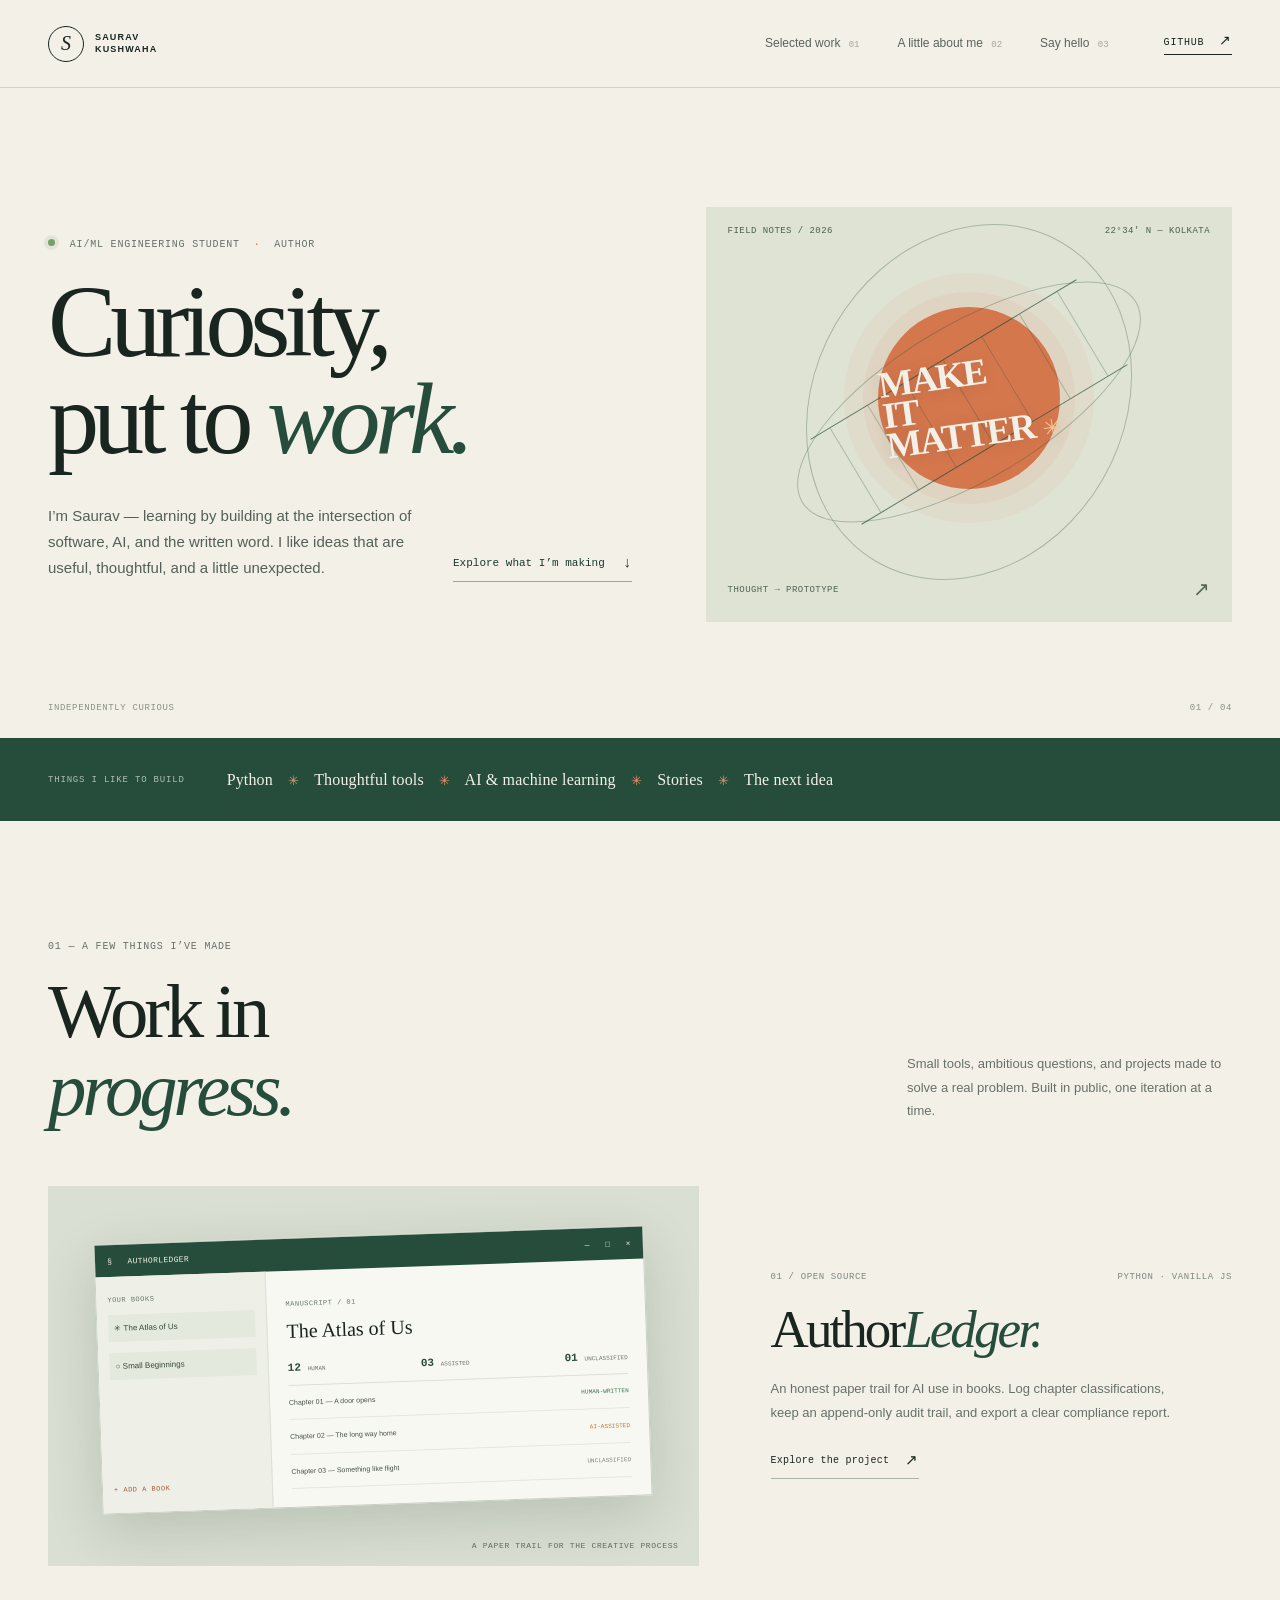
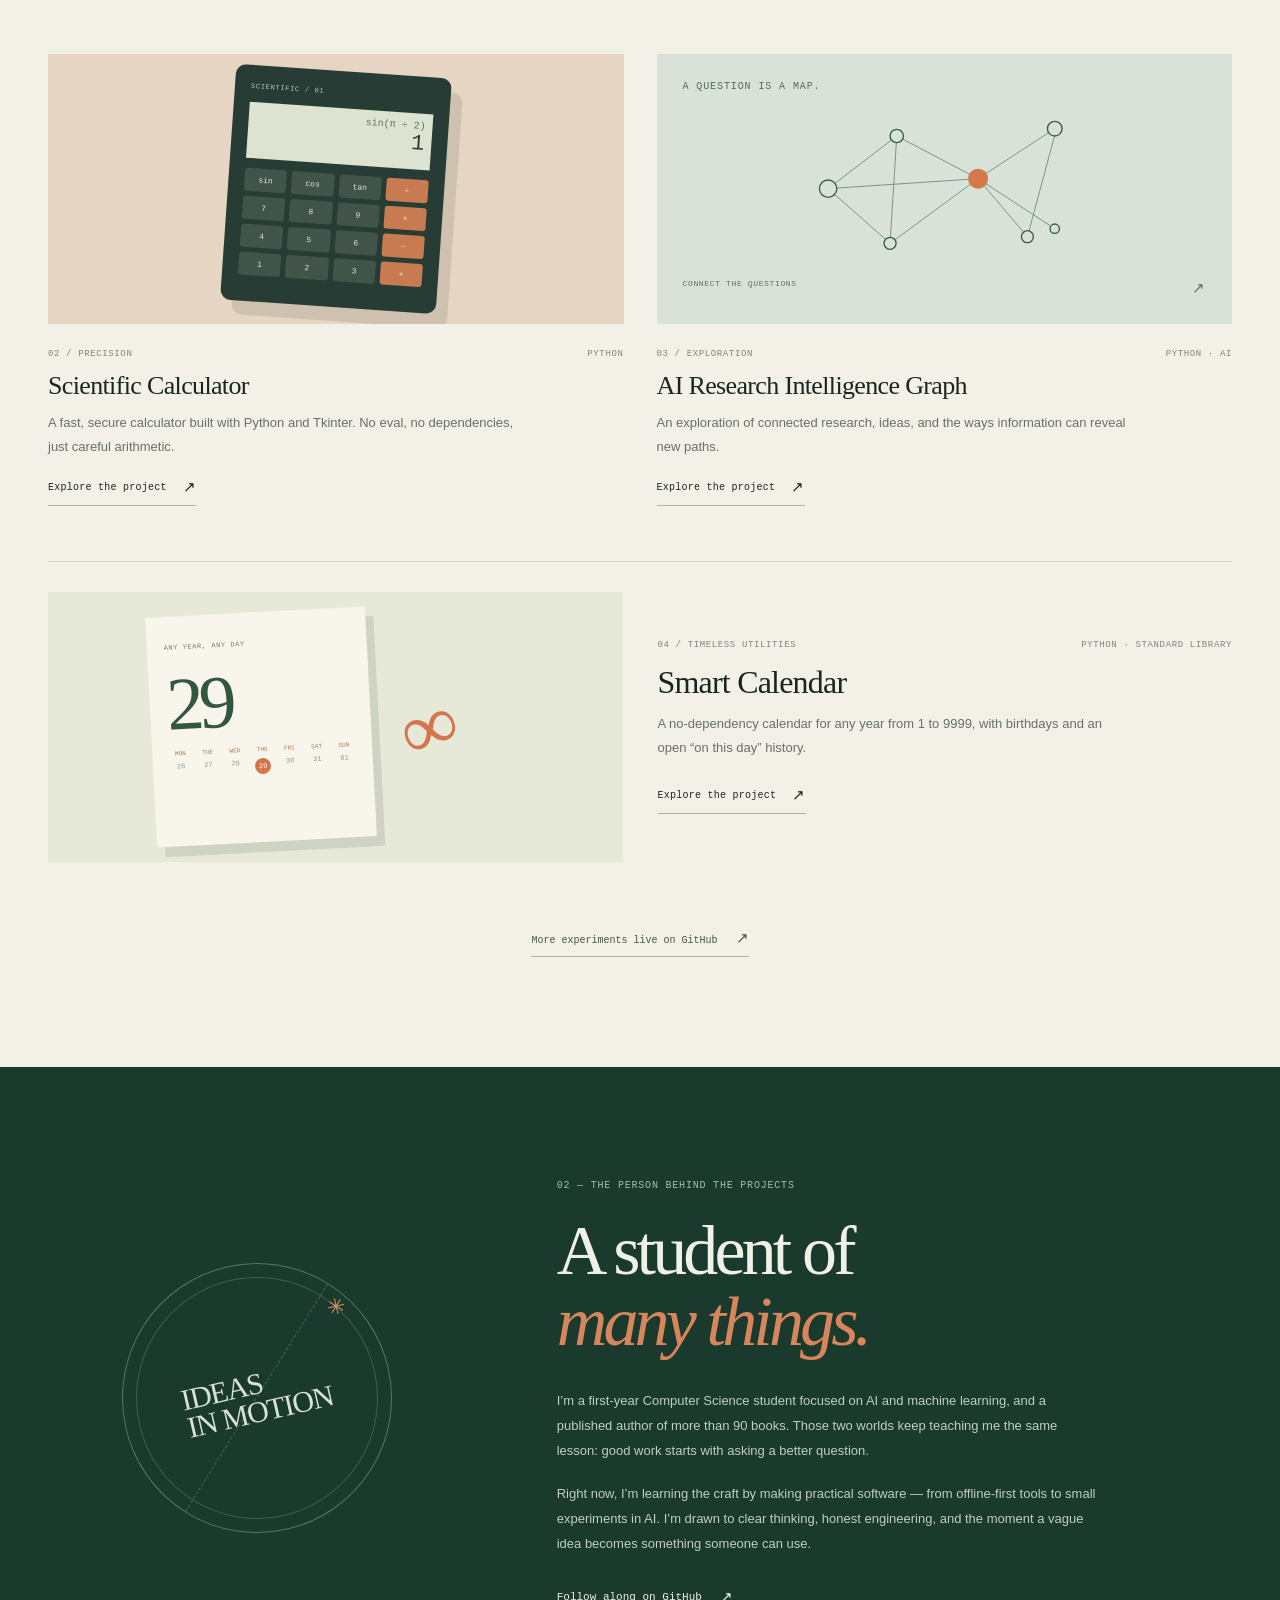
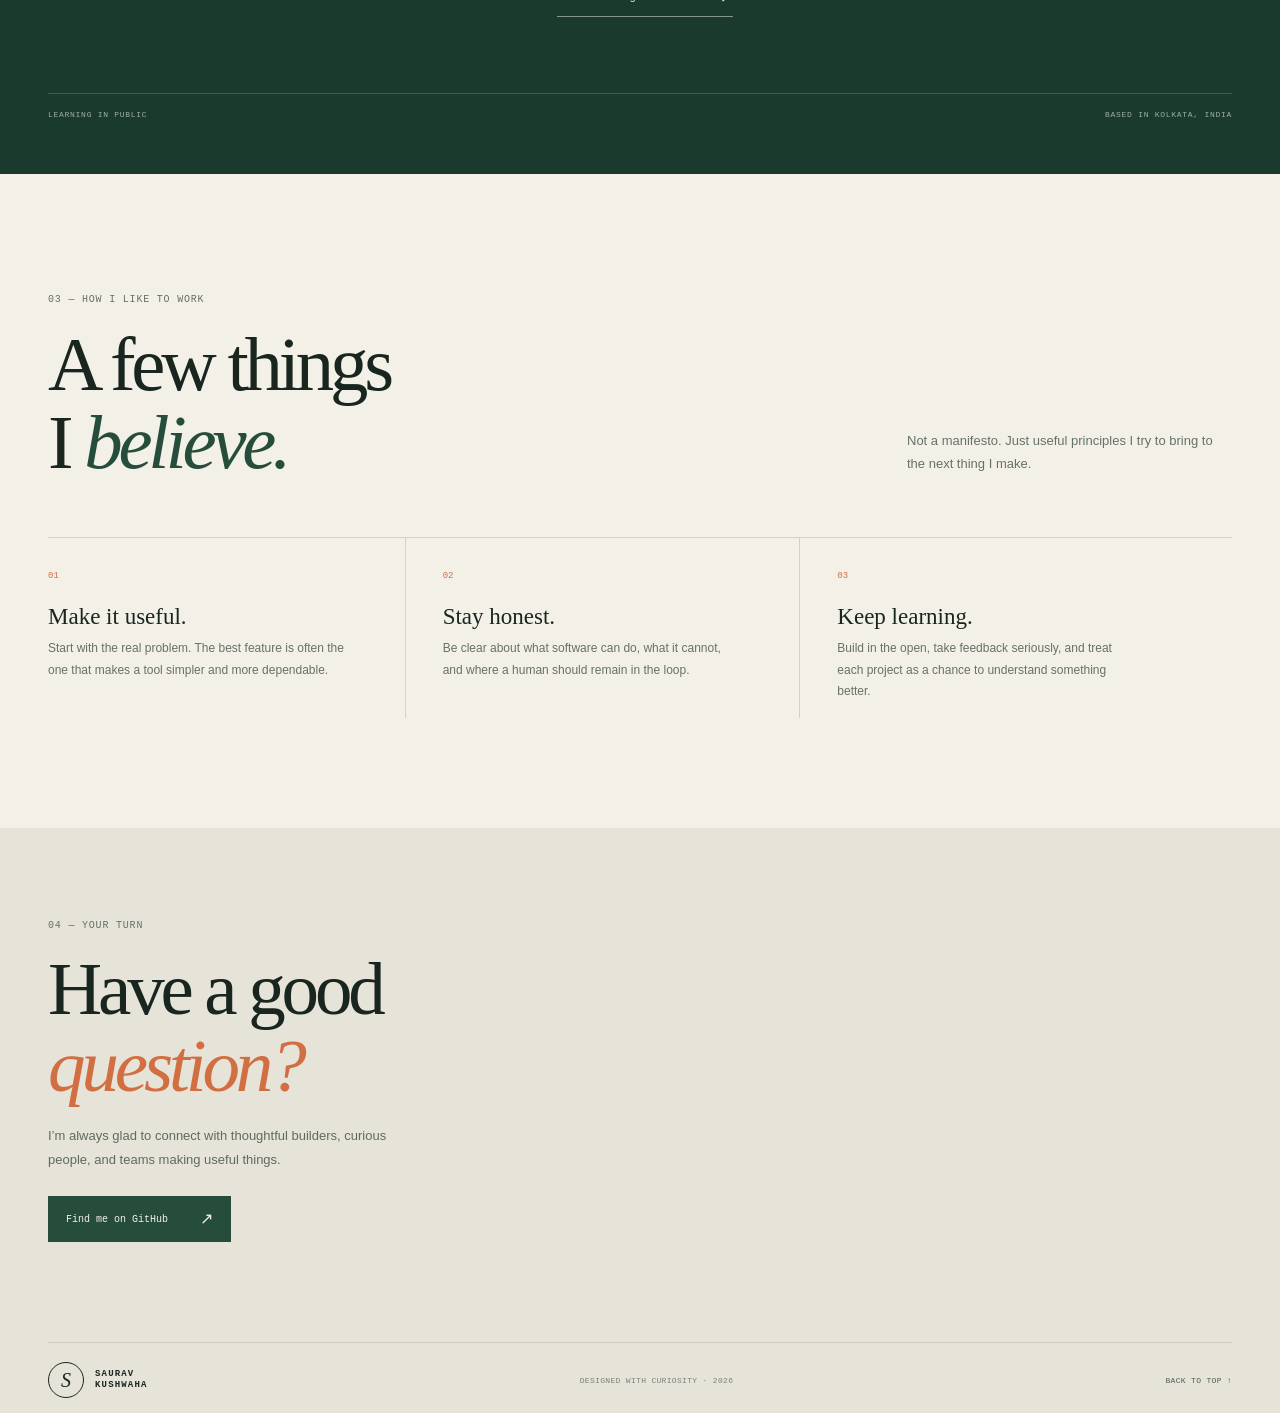
==== index.html @ 9e2defd3 "Add portfolio site and Pages deployment workflow Co-authored-by: arena-agent <297053741+arena-agent@" ====
<!doctype html>
<html lang="en">
<head>
  <meta charset="utf-8">
  <meta name="viewport" content="width=device-width, initial-scale=1">
  <meta name="theme-color" content="#f3f0e8">
  <meta name="description" content="Saurav Kushwaha — AI/ML engineering student, author, and builder exploring technology, writing, and useful ideas.">
  <title>Saurav Kushwaha — Builder, student & author</title>
  <link rel="stylesheet" href="portfolio.css">
  <script src="portfolio.js" defer></script>
</head>
<body>
  <a class="skip-link" href="#main">Skip to content</a>
  <header class="site-header">
    <a class="brand" href="#home" aria-label="Saurav Kushwaha, home"><span class="brand-mark">S</span><span>SAURAV<br> KUSHWAHA</span></a>
    <button class="menu-toggle" aria-expanded="false" aria-controls="site-nav" aria-label="Open navigation"><span></span><span></span></button>
    <nav id="site-nav" class="site-nav" aria-label="Main navigation">
      <a href="#work">Selected work <span>01</span></a>
      <a href="#about">A little about me <span>02</span></a>
      <a href="#contact">Say hello <span>03</span></a>
    </nav>
    <a class="header-github" href="https://github.com/authorsauravkushwaha" target="_blank" rel="noreferrer">GITHUB <span aria-hidden="true">↗</span></a>
  </header>

  <main id="main">
    <section class="hero page-wrap" id="home" aria-labelledby="hero-title">
      <div class="hero-copy">
        <p class="eyebrow"><span class="live-dot"></span> AI/ML ENGINEERING STUDENT <span class="eyebrow-divider">·</span> AUTHOR</p>
        <h1 id="hero-title">Curiosity,<br>put to <em>work.</em></h1>
        <div class="hero-bottom">
          <p class="hero-intro">I’m Saurav — learning by building at the intersection of software, AI, and the written word. I like ideas that are useful, thoughtful, and a little unexpected.</p>
          <a class="text-link" href="#work">Explore what I’m making <span aria-hidden="true">↓</span></a>
        </div>
      </div>
      <div class="hero-art" aria-label="A small visual study of code, language, and ideas" role="img">
        <div class="art-topline"><span>FIELD NOTES / 2026</span><span>22°34′ N — KOLKATA</span></div>
        <div class="orbit orbit-one"></div><div class="orbit orbit-two"></div>
        <div class="art-sun"></div>
        <div class="art-lines"><i></i><i></i><i></i><i></i><i></i><i></i><i></i></div>
        <div class="art-stamp">MAKE<br>IT<br>MATTER<span>✳</span></div>
        <div class="art-caption"><span>THOUGHT → PROTOTYPE</span><span class="caption-arrow">↗</span></div>
      </div>
      <div class="hero-index"><span>INDEPENDENTLY CURIOUS</span><span>01 / 04</span></div>
    </section>

    <section class="signal-strip" aria-label="Areas of interest">
      <div class="signal-inner"><span>THINGS I LIKE TO BUILD</span><p>Python <b>✳</b> Thoughtful tools <b>✳</b> AI &amp; machine learning <b>✳</b> Stories <b>✳</b> The next idea</p></div>
    </section>

    <section class="work-section page-wrap section-space" id="work" aria-labelledby="work-title">
      <div class="section-heading">
        <div><p class="eyebrow">01 — A FEW THINGS I’VE MADE</p><h2 id="work-title">Work in<br><em>progress.</em></h2></div>
        <p class="section-aside">Small tools, ambitious questions, and projects made to solve a real problem. Built in public, one iteration at a time.</p>
      </div>
      <article class="featured-project">
        <a class="project-visual ledger-visual" href="https://github.com/authorsauravkushwaha/authorledger" target="_blank" rel="noreferrer" aria-label="View AuthorLedger on GitHub">
          <div class="ledger-window"><div class="window-bar"><span>§ &nbsp; AUTHORLEDGER</span><span>— &nbsp; □ &nbsp; ×</span></div><div class="ledger-content"><div class="ledger-side"><small>YOUR BOOKS</small><span>✳ The Atlas of Us</span><span>○ Small Beginnings</span><small class="side-bottom">+ ADD A BOOK</small></div><div class="ledger-main"><small>MANUSCRIPT / 01</small><h3>The Atlas of Us</h3><div class="ledger-stats"><span><b>12</b> HUMAN</span><span><b>03</b> ASSISTED</span><span><b>01</b> UNCLASSIFIED</span></div><div class="ledger-row"><span>Chapter 01 — A door opens</span><b class="stamp-human">HUMAN-WRITTEN</b></div><div class="ledger-row"><span>Chapter 02 — The long way home</span><b class="stamp-assisted">AI-ASSISTED</b></div><div class="ledger-row"><span>Chapter 03 — Something like flight</span><b class="stamp-open">UNCLASSIFIED</b></div></div></div></div>
          <span class="visual-note">A PAPER TRAIL FOR THE CREATIVE PROCESS</span>
        </a>
        <div class="project-copy"><div class="project-meta"><span>01 / OPEN SOURCE</span><span>PYTHON · VANILLA JS</span></div><h3>Author<span>Ledger.</span></h3><p>An honest paper trail for AI use in books. Log chapter classifications, keep an append-only audit trail, and export a clear compliance report.</p><a class="project-link" href="https://github.com/authorsauravkushwaha/authorledger" target="_blank" rel="noreferrer">Explore the project <span>↗</span></a></div>
      </article>
      <div class="project-grid">
        <article class="project-card">
          <a class="mini-visual calculator-visual" href="https://github.com/authorsauravkushwaha/scientific-calculator" target="_blank" rel="noreferrer" aria-label="View Scientific Calculator on GitHub"><div class="calc-device"><span class="calc-label">SCIENTIFIC / 01</span><div class="calc-screen">sin(π ÷ 2)<strong>1</strong></div><div class="calc-keys"><i>sin</i><i>cos</i><i>tan</i><i>÷</i><i>7</i><i>8</i><i>9</i><i>×</i><i>4</i><i>5</i><i>6</i><i>−</i><i>1</i><i>2</i><i>3</i><i>+</i></div></div></a>
          <div class="project-meta"><span>02 / PRECISION</span><span>PYTHON</span></div><h3>Scientific Calculator</h3><p>A fast, secure calculator built with Python and Tkinter. No eval, no dependencies, just careful arithmetic.</p><a class="project-link" href="https://github.com/authorsauravkushwaha/scientific-calculator" target="_blank" rel="noreferrer">Explore the project <span>↗</span></a>
        </article>
        <article class="project-card">
          <a class="mini-visual graph-visual" href="https://github.com/authorsauravkushwaha/AI-Research-Intelligence-Graph" target="_blank" rel="noreferrer" aria-label="View AI Research Intelligence Graph on GitHub"><div class="graph-label">A QUESTION IS A MAP.</div><svg viewBox="0 0 500 270" role="presentation" aria-hidden="true"><path d="M75 145 178 66l122 64 115-75M75 145l93 82 132-97 74 87 41-152M178 66l-10 161m132-97 115 75M75 145l225-15"/><circle cx="75" cy="145" r="13"/><circle cx="178" cy="66" r="10"/><circle cx="168" cy="227" r="9"/><circle cx="300" cy="130" r="14"/><circle cx="415" cy="55" r="11"/><circle cx="374" cy="217" r="9"/><circle cx="415" cy="205" r="7"/></svg><span class="graph-foot">CONNECT THE QUESTIONS <b>↗</b></span></a>
          <div class="project-meta"><span>03 / EXPLORATION</span><span>PYTHON · AI</span></div><h3>AI Research Intelligence Graph</h3><p>An exploration of connected research, ideas, and the ways information can reveal new paths.</p><a class="project-link" href="https://github.com/authorsauravkushwaha/AI-Research-Intelligence-Graph" target="_blank" rel="noreferrer">Explore the project <span>↗</span></a>
        </article>
        <article class="project-card project-card-wide">
          <div class="mini-visual calendar-visual" aria-hidden="true"><div class="calendar-page"><span>ANY YEAR, ANY DAY</span><strong>29</strong><div class="calendar-month"><i>MON</i><i>TUE</i><i>WED</i><i>THU</i><i>FRI</i><i>SAT</i><i>SUN</i><b>26</b><b>27</b><b>28</b><b class="calendar-highlight">29</b><b>30</b><b>31</b><b>01</b></div></div><span class="calendar-orbit">∞</span></div>
          <div class="wide-project-copy"><div class="project-meta"><span>04 / TIMELESS UTILITIES</span><span>PYTHON · STANDARD LIBRARY</span></div><h3>Smart Calendar</h3><p>A no-dependency calendar for any year from 1 to 9999, with birthdays and an open “on this day” history.</p><a class="project-link" href="https://github.com/authorsauravkushwaha/smart-calendar" target="_blank" rel="noreferrer">Explore the project <span>↗</span></a></div>
        </article>
      </div>
      <a class="all-work" href="https://github.com/authorsauravkushwaha?tab=repositories" target="_blank" rel="noreferrer">More experiments live on GitHub <span>↗</span></a>
    </section>

    <section class="about-section" id="about" aria-labelledby="about-title">
      <div class="about-inner page-wrap">
        <div class="about-stamp" aria-hidden="true"><span>IDEAS<br>IN MOTION</span><b>✳</b></div>
        <div class="about-copy"><p class="eyebrow">02 — THE PERSON BEHIND THE PROJECTS</p><h2 id="about-title">A student of<br><em>many things.</em></h2><p>I’m a first-year Computer Science student focused on AI and machine learning, and a published author of more than 90 books. Those two worlds keep teaching me the same lesson: good work starts with asking a better question.</p><p>Right now, I’m learning the craft by making practical software — from offline-first tools to small experiments in AI. I’m drawn to clear thinking, honest engineering, and the moment a vague idea becomes something someone can use.</p><a class="text-link light-link" href="https://github.com/authorsauravkushwaha" target="_blank" rel="noreferrer">Follow along on GitHub <span aria-hidden="true">↗</span></a></div>
        <div class="about-foot"><span>LEARNING IN PUBLIC</span><span>BASED IN KOLKATA, INDIA</span></div>
      </div>
    </section>

    <section class="approach-section page-wrap section-space" aria-labelledby="approach-title">
      <div class="section-heading approach-heading"><div><p class="eyebrow">03 — HOW I LIKE TO WORK</p><h2 id="approach-title">A few things<br>I <em>believe.</em></h2></div><p class="section-aside">Not a manifesto. Just useful principles I try to bring to the next thing I make.</p></div>
      <div class="principles"><article><span>01</span><h3>Make it useful.</h3><p>Start with the real problem. The best feature is often the one that makes a tool simpler and more dependable.</p></article><article><span>02</span><h3>Stay honest.</h3><p>Be clear about what software can do, what it cannot, and where a human should remain in the loop.</p></article><article><span>03</span><h3>Keep learning.</h3><p>Build in the open, take feedback seriously, and treat each project as a chance to understand something better.</p></article></div>
    </section>

    <footer class="site-footer" id="contact">
      <div class="footer-inner page-wrap"><p class="eyebrow">04 — YOUR TURN</p><h2>Have a good<br><em>question?</em></h2><p class="footer-note">I’m always glad to connect with thoughtful builders, curious people, and teams making useful things.</p><a class="contact-button" href="https://github.com/authorsauravkushwaha" target="_blank" rel="noreferrer">Find me on GitHub <span>↗</span></a><div class="footer-bottom"><a class="brand footer-brand" href="#home"><span class="brand-mark">S</span><span>SAURAV<br> KUSHWAHA</span></a><span>DESIGNED WITH CURIOSITY · <span id="year">2026</span></span><a href="#home">BACK TO TOP ↑</a></div></div>
    </footer>
  </main>
</body>
</html>
---- portfolio.css ----
:root{--paper:#f3f0e8;--paper-2:#e9e5da;--ink:#18261f;--muted:#667169;--green:#264d3b;--green-dark:#193a2d;--orange:#d16e42;--line:#d4d1c6;--mono:'DM Mono',monospace;--sans:'DM Sans',Arial,sans-serif;--serif:'Playfair Display',Georgia,serif;--max:1200px}
*{box-sizing:border-box}html{scroll-behavior:smooth;scroll-padding-top:90px}body{margin:0;background:var(--paper);color:var(--ink);font-family:var(--sans);font-size:15px;line-height:1.65;-webkit-font-smoothing:antialiased}a{color:inherit;text-decoration:none}button{font:inherit}.skip-link{position:absolute;top:-100px;left:16px;background:var(--ink);color:#fff;padding:10px 14px;z-index:20}.skip-link:focus{top:10px}.page-wrap{width:min(var(--max),calc(100% - 96px));margin:0 auto}.site-header{height:88px;display:flex;align-items:center;padding:0 48px;border-bottom:1px solid var(--line);position:relative;z-index:5;background:var(--paper)}.brand{display:flex;align-items:center;gap:11px;font-size:9px;line-height:1.25;letter-spacing:.13em;font-weight:700}.brand-mark{height:36px;width:36px;display:grid;place-items:center;border:1px solid var(--ink);border-radius:50%;font:italic 20px var(--serif);letter-spacing:0}.site-nav{display:flex;gap:38px;margin-left:auto;margin-right:55px}.site-nav a{font-size:12px;color:#58645c;transition:color .2s}.site-nav a:hover,.header-github:hover{color:var(--orange)}.site-nav span{font:9px var(--mono);color:#a3a69b;margin-left:5px}.header-github{font:10px var(--mono);letter-spacing:.08em;border-bottom:1px solid var(--ink);padding:0 0 5px;transition:color .2s}.header-github span{font-size:14px;margin-left:8px}.menu-toggle{display:none}.hero{position:relative;display:grid;grid-template-columns:1.06fr .94fr;gap:64px;align-items:center;padding-top:83px;padding-bottom:80px;min-height:650px}.hero-copy{padding:10px 0 18px}.eyebrow{font:10px var(--mono);letter-spacing:.08em;color:var(--muted);margin:0 0 24px}.live-dot{display:inline-block;width:7px;height:7px;border-radius:100%;background:#74a16a;box-shadow:0 0 0 4px rgba(116,161,106,.14);margin:0 8px 1px 0}.eyebrow-divider{padding:0 7px;color:var(--orange)}h1,h2,h3,p{margin-top:0}.hero h1{font:500 clamp(68px,8vw,116px)/.94 var(--serif);letter-spacing:-.06em;margin:0 0 36px}.hero h1 em,h2 em{font-weight:500;color:var(--green);letter-spacing:-.055em}.hero-bottom{display:flex;gap:35px;align-items:flex-end}.hero-intro{color:#536057;line-height:1.75;max-width:370px;font-size:15px;margin:0}.text-link{font:11px var(--mono);color:var(--green-dark);border-bottom:1px solid #99a898;padding:0 0 9px;white-space:nowrap;display:inline-flex;align-items:center;gap:18px;transition:gap .2s,border-color .2s}.text-link:hover{gap:25px;border-color:var(--orange)}.text-link span{font-size:15px}.hero-art{height:415px;position:relative;background:#dfe3d4;overflow:hidden}.art-topline,.art-caption{position:absolute;z-index:2;left:22px;right:22px;display:flex;justify-content:space-between;font:9px var(--mono);letter-spacing:.05em;color:#49604f}.art-topline{top:19px}.art-caption{bottom:20px;align-items:center;color:#506556}.caption-arrow{font-size:20px}.art-sun{position:absolute;width:182px;height:182px;border-radius:50%;background:#d5774d;left:50%;top:46%;transform:translate(-50%,-50%);box-shadow:0 0 0 15px rgba(209,110,66,.08),0 0 0 34px rgba(209,110,66,.06)}.orbit{position:absolute;left:50%;top:47%;border:1px solid rgba(38,77,59,.3);border-radius:50%;z-index:1}.orbit-one{width:390px;height:155px;transform:translate(-50%,-50%) rotate(-31deg)}.orbit-two{width:310px;height:370px;transform:translate(-50%,-50%) rotate(30deg)}.art-lines{position:absolute;z-index:2;left:50%;top:47%;transform:translate(-50%,-50%) rotate(-31deg);width:310px;height:100px;border-top:1px solid rgba(38,77,59,.7);border-bottom:1px solid rgba(38,77,59,.7);display:flex;justify-content:space-around;align-items:center}.art-lines i{height:100%;width:1px;background:rgba(38,77,59,.28)}.art-stamp{position:absolute;z-index:3;left:50%;top:48%;transform:translate(-50%,-50%) rotate(-8deg);font:600 37px/.83 var(--serif);color:#f3f0e8;text-align:left;letter-spacing:-.05em;text-shadow:0 2px 15px rgba(51,46,33,.15)}.art-stamp span{font:23px var(--sans);margin-left:8px;color:#f5c395}.hero-index{position:absolute;bottom:25px;left:0;right:0;display:flex;justify-content:space-between;color:#8b9188;font:9px var(--mono);letter-spacing:.07em}.signal-strip{background:var(--green);color:#f3f0e8}.signal-inner{width:min(var(--max),calc(100% - 96px));margin:auto;min-height:83px;display:flex;align-items:center;gap:42px}.signal-inner>span{font:9px var(--mono);letter-spacing:.09em;color:#adc1ae;white-space:nowrap}.signal-inner p{margin:0;font:16px var(--serif);letter-spacing:.01em}.signal-inner b{font:13px var(--sans);color:#e59769;margin:0 11px}.section-space{padding-top:120px;padding-bottom:110px}.section-heading{display:flex;justify-content:space-between;align-items:flex-end;margin-bottom:56px}.section-heading .eyebrow{margin-bottom:21px}.section-heading h2,.about-copy h2,.footer-inner h2{font:500 clamp(50px,6vw,78px)/1.02 var(--serif);letter-spacing:-.055em;margin:0}.section-aside{max-width:320px;color:var(--muted);font-size:13px;line-height:1.8;margin:0 5px 7px 30px}.featured-project{display:grid;grid-template-columns:1.17fr .83fr;gap:72px;align-items:center}.project-visual{display:block;position:relative}.ledger-visual{background:#d9dfd2;height:380px;padding:44px 40px 54px;display:flex;align-items:center;justify-content:center;overflow:hidden}.ledger-window{width:100%;max-width:550px;background:#f8f8f2;box-shadow:0 18px 55px rgba(24,38,31,.16);transform:rotate(-2deg);border:1px solid #c9d1c4}.window-bar{height:32px;background:#264d3b;color:#eff0e6;display:flex;align-items:center;justify-content:space-between;padding:0 12px;font:8px var(--mono);letter-spacing:.04em}.ledger-content{display:grid;grid-template-columns:31% 69%;min-height:217px}.ledger-side{background:#eeefe7;padding:19px 11px;display:flex;flex-direction:column;gap:11px;border-right:1px solid #dbe0d4}.ledger-side small,.ledger-main>small{font:7px var(--mono);letter-spacing:.07em;color:#69776b}.ledger-side span{font-size:8px;color:#36473a;background:#e3e9dd;padding:7px 6px}.ledger-side .side-bottom{margin-top:auto;color:#a45b3a}.ledger-main{padding:18px 19px}.ledger-main h3{font:500 20px var(--serif);margin:6px 0 12px}.ledger-stats{display:flex;justify-content:space-between;padding:7px 0 11px;border-bottom:1px solid #dce0d6;color:#69756b;font:6px var(--mono)}.ledger-stats b{color:#274b38;font-size:11px;margin-right:3px}.ledger-row{display:flex;align-items:center;justify-content:space-between;gap:8px;padding:11px 0;border-bottom:1px solid #e4e7df;color:#435047;font-size:7px}.ledger-row b{font:6px var(--mono);letter-spacing:.01em;white-space:nowrap}.stamp-human{color:#3a7250}.stamp-assisted{color:#b77436}.stamp-open{color:#7d847c}.visual-note{position:absolute;right:20px;bottom:16px;font:8px var(--mono);letter-spacing:.08em;color:#5c6d5d}.project-copy{padding:14px 0}.project-meta{font:9px var(--mono);letter-spacing:.07em;color:#7c877d;display:flex;justify-content:space-between;gap:10px;margin-bottom:21px}.project-copy h3{font:500 53px/1 var(--serif);letter-spacing:-.055em;margin:0 0 21px}.project-copy h3 span{color:var(--green);font-style:italic}.project-copy>p,.project-card>p,.wide-project-copy>p{font-size:13px;color:var(--muted);line-height:1.85;margin:0 0 21px;max-width:410px}.project-link{font:10px var(--mono);letter-spacing:.025em;border-bottom:1px solid #aab4a7;padding:0 0 8px;display:inline-flex;gap:16px;align-items:center;transition:gap .2s}.project-link:hover{gap:24px;color:var(--orange)}.project-link span{font-size:15px}.project-grid{display:grid;grid-template-columns:1fr 1fr;gap:55px 33px;margin-top:88px}.project-card{min-width:0}.mini-visual{height:270px;margin-bottom:25px;position:relative;overflow:hidden;display:flex;justify-content:center;align-items:center}.calculator-visual{background:#e5d5c2}.calc-device{width:216px;height:236px;background:#263c35;border-radius:10px;padding:17px 16px;box-shadow:12px 14px 0 rgba(43,53,43,.12);transform:rotate(4deg);color:#f0eee5}.calc-label{display:block;font:7px var(--mono);letter-spacing:.1em;color:#bcc6b4}.calc-screen{height:56px;margin:12px 0 10px;background:#dce4d1;color:#617261;padding:7px;font:10px var(--mono);text-align:right}.calc-screen strong{display:block;font:22px var(--mono);color:#263c35}.calc-keys{display:grid;grid-template-columns:repeat(4,1fr);gap:5px}.calc-keys i{height:23px;background:#405449;border-radius:3px;display:grid;place-items:center;font:8px var(--mono);font-style:normal;color:#e8e7d9}.calc-keys i:nth-child(4n){background:#c87b50}.graph-visual{background:#d8e2d8;display:block;padding:27px 26px}.graph-label{font:10px var(--mono);letter-spacing:.09em;color:#526c59}.graph-visual svg{width:100%;height:180px;overflow:visible}.graph-visual path{stroke:#65826b;stroke-width:1.2;fill:none}.graph-visual circle{fill:#d8e2d8;stroke:#355d43;stroke-width:2}.graph-visual circle:nth-of-type(4){fill:#d5794b;stroke:#d5794b}.graph-foot{display:flex;justify-content:space-between;font:8px var(--mono);letter-spacing:.08em;color:#5d755f}.graph-foot b{font-size:15px;font-weight:400}.project-card .project-meta{margin-bottom:11px}.project-card h3,.wide-project-copy h3{font:500 26px/1.2 var(--serif);letter-spacing:-.025em;margin:0 0 10px}.project-card>p{max-width:470px;margin-bottom:14px}.calendar-visual{background:#e6e8d8;justify-content:flex-start;padding-left:18%;gap:30px}.calendar-page{width:220px;height:230px;background:#f7f5ec;padding:16px 17px;box-shadow:8px 10px 0 rgba(44,62,46,.12);transform:rotate(-3deg)}.calendar-page>span{font:7px var(--mono);letter-spacing:.08em;color:#738071}.calendar-page>strong{display:block;font:75px/.95 var(--serif);letter-spacing:-.07em;color:#31573f;margin:11px 0}.calendar-month{display:grid;grid-template-columns:repeat(7,1fr);gap:5px;text-align:center;font:7px var(--mono);color:#91978b}.calendar-month i{font-style:normal;color:#b27350;font-size:6px}.calendar-month b{font-weight:400}.calendar-month .calendar-highlight{background:#d5754b;color:white;border-radius:50%;height:16px;width:16px;display:grid;place-items:center;margin:auto}.calendar-orbit{font:italic 78px var(--serif);color:#d5754b;transform:rotate(-20deg)}.project-card-wide{grid-column:1/-1;display:grid;grid-template-columns:1fr 1fr;gap:35px;align-items:center;border-top:1px solid var(--line);padding-top:30px}.project-card-wide .mini-visual{margin:0}.wide-project-copy .project-meta{margin-bottom:13px}.wide-project-copy h3{font-size:32px}.wide-project-copy>p{max-width:450px}.all-work{display:block;width:max-content;margin:67px auto 0;font:10px var(--mono);border-bottom:1px solid #aab4a7;padding-bottom:8px;color:#435748}.all-work span{font-size:15px;margin-left:12px}.about-section{background:var(--green-dark);color:#eff0e6;position:relative;overflow:hidden}.about-inner{position:relative;min-height:660px;padding-top:113px;padding-bottom:55px;display:grid;grid-template-columns:.62fr 1fr;column-gap:90px;align-items:center}.about-copy{max-width:590px}.about-copy .eyebrow{color:#a9bbac}.about-copy h2{font-size:70px;margin-bottom:30px}.about-copy h2 em{color:#d7865c}.about-copy>p:not(.eyebrow){max-width:540px;color:#c2cec2;font-size:13px;line-height:1.95;margin-bottom:17px}.light-link{color:#f0eee5;border-color:#829787;margin-top:14px}.about-stamp{height:270px;width:270px;border-radius:50%;border:1px solid rgba(205,222,203,.35);display:flex;align-items:center;justify-content:center;position:relative;color:#d9e0d7;transform:rotate(-13deg);margin:0 auto}.about-stamp:before,.about-stamp:after{content:"";position:absolute;border:1px solid rgba(205,222,203,.22);border-radius:50%}.about-stamp:before{inset:13px}.about-stamp:after{width:1px;height:100%;border:0;border-left:1px dashed rgba(205,222,203,.25);border-radius:0;transform:rotate(45deg)}.about-stamp span{font:500 30px/.95 var(--serif);letter-spacing:-.04em}.about-stamp b{font:22px var(--sans);color:#dc8a61;position:absolute;right:27px;top:50px}.about-foot{grid-column:1/-1;display:flex;justify-content:space-between;border-top:1px solid rgba(221,232,217,.2);padding-top:16px;margin-top:76px;color:#9db09f;font:8px var(--mono);letter-spacing:.09em}.approach-heading{margin-bottom:55px}.principles{display:grid;grid-template-columns:repeat(3,1fr);border-top:1px solid var(--line)}.principles article{padding:23px 38px 0 0;margin-right:37px;min-height:180px;border-right:1px solid var(--line)}.principles article:last-child{border-right:0;margin-right:0}.principles article>span{font:9px var(--mono);color:var(--orange)}.principles h3{font:500 23px var(--serif);margin:18px 0 8px}.principles p{font-size:12px;line-height:1.8;color:var(--muted);max-width:300px}.site-footer{background:#e6e3d8}.footer-inner{padding-top:92px}.footer-inner .eyebrow{margin-bottom:20px}.footer-inner h2{font-size:75px}.footer-inner h2 em{color:var(--orange)}.footer-note{max-width:360px;color:#5e6b62;font-size:13px;line-height:1.8;margin:20px 0 25px}.contact-button{background:var(--green);color:#f5f0e6;padding:13px 18px;display:inline-flex;align-items:center;gap:32px;font:10px var(--mono);transition:background .2s,gap .2s}.contact-button:hover{background:var(--orange);gap:40px}.contact-button span{font-size:16px}.footer-bottom{margin-top:100px;padding:19px 0;border-top:1px solid #cccbbf;display:flex;align-items:center;justify-content:space-between;color:#7b8279;font:8px var(--mono);letter-spacing:.04em}.footer-brand{color:var(--ink);text-align:left}.footer-bottom>a:last-child{color:#4d5d52}
@media(max-width:1000px){.page-wrap,.signal-inner{width:calc(100% - 64px)}.site-header{padding:0 32px}.site-nav{gap:22px;margin-right:30px}.hero{gap:35px;min-height:590px}.hero-art{height:350px}.hero-bottom{display:block}.hero-intro{margin-bottom:22px}.featured-project{gap:42px}.ledger-visual{height:330px;padding:35px 24px 44px}.ledger-main{padding:15px 12px}.ledger-row{font-size:6px}.about-inner{column-gap:50px}.about-copy h2{font-size:60px}}
@media(max-width:700px){html{scroll-padding-top:72px}.page-wrap,.signal-inner{width:calc(100% - 40px)}.site-header{height:72px;padding:0 20px}.menu-toggle{margin-left:auto;background:none;border:0;display:flex;flex-direction:column;gap:5px;padding:12px}.menu-toggle span{width:21px;height:1px;background:var(--ink)}.header-github{margin-left:14px;font-size:9px}.site-nav{display:none;position:absolute;top:71px;left:0;right:0;background:var(--paper);margin:0;padding:20px;flex-direction:column;gap:17px;border-bottom:1px solid var(--line)}.site-nav.is-open{display:flex}.site-nav a{font-size:14px}.hero{display:flex;flex-direction:column;align-items:stretch;gap:38px;padding-top:64px;padding-bottom:65px;min-height:unset}.hero h1{font-size:clamp(67px,17vw,100px);margin-bottom:27px}.hero-intro{font-size:14px;max-width:440px}.hero-bottom .text-link{font-size:10px}.hero-art{height:300px}.art-sun{height:142px;width:142px}.orbit-one{width:320px}.orbit-two{height:300px}.art-lines{width:260px}.art-stamp{font-size:32px}.hero-index{bottom:19px}.signal-inner{min-height:unset;padding:18px 0;display:block}.signal-inner>span{display:block;margin-bottom:10px}.signal-inner p{font-size:15px;line-height:2}.section-space{padding-top:80px;padding-bottom:75px}.section-heading{display:block;margin-bottom:34px}.section-heading h2,.about-copy h2{font-size:59px}.section-aside{margin:22px 0 0;max-width:380px}.featured-project{display:flex;flex-direction:column;gap:23px;align-items:stretch}.ledger-visual{height:280px;padding:33px 13px 42px}.ledger-content{min-height:175px}.ledger-side{padding:12px 6px;gap:8px}.ledger-side span{font-size:6px;padding:5px 3px}.ledger-main{padding:12px 9px}.ledger-main h3{font-size:15px}.ledger-stats{font-size:5px}.ledger-stats b{font-size:8px}.ledger-row{font-size:5px;padding:8px 0}.ledger-row b{font-size:4px}.window-bar{font-size:6px}.project-copy h3{font-size:43px}.project-copy{padding:0}.project-grid{grid-template-columns:1fr;gap:42px;margin-top:57px}.mini-visual{height:250px}.project-card-wide{grid-column:auto;display:block;padding-top:25px}.project-card-wide .mini-visual{margin-bottom:24px}.calendar-visual{padding-left:14%;}.all-work{margin-top:47px}.about-inner{display:flex;flex-direction:column;align-items:stretch;min-height:unset;padding-top:76px;padding-bottom:30px}.about-stamp{height:190px;width:190px;margin:0 auto 50px;order:0}.about-stamp span{font-size:23px}.about-stamp b{right:18px;top:36px}.about-copy{order:1}.about-copy h2{font-size:58px;margin-bottom:25px}.about-copy>p:not(.eyebrow){font-size:12px}.about-foot{order:2;margin-top:55px;font-size:7px;gap:15px}.principles{display:block}.principles article{border-right:0;border-bottom:1px solid var(--line);margin:0;padding:21px 0 13px;min-height:unset}.principles article:last-child{border-bottom:0}.principles h3{margin:10px 0 5px}.principles p{max-width:400px}.footer-inner{padding-top:70px}.footer-inner h2{font-size:63px}.footer-bottom{margin-top:68px;flex-wrap:wrap;gap:18px}.footer-bottom>span{order:3;width:100%}}
@media(max-width:380px){.page-wrap,.signal-inner{width:calc(100% - 32px)}.hero h1{font-size:63px}.project-meta{font-size:8px}.ledger-visual{padding-left:8px;padding-right:8px}.ledger-row{gap:4px}.calendar-page{width:190px}.calendar-orbit{font-size:58px}.about-copy h2{font-size:52px}}
@media(prefers-reduced-motion:reduce){html{scroll-behavior:auto}*,*:before,*:after{transition:none!important;animation:none!important}}
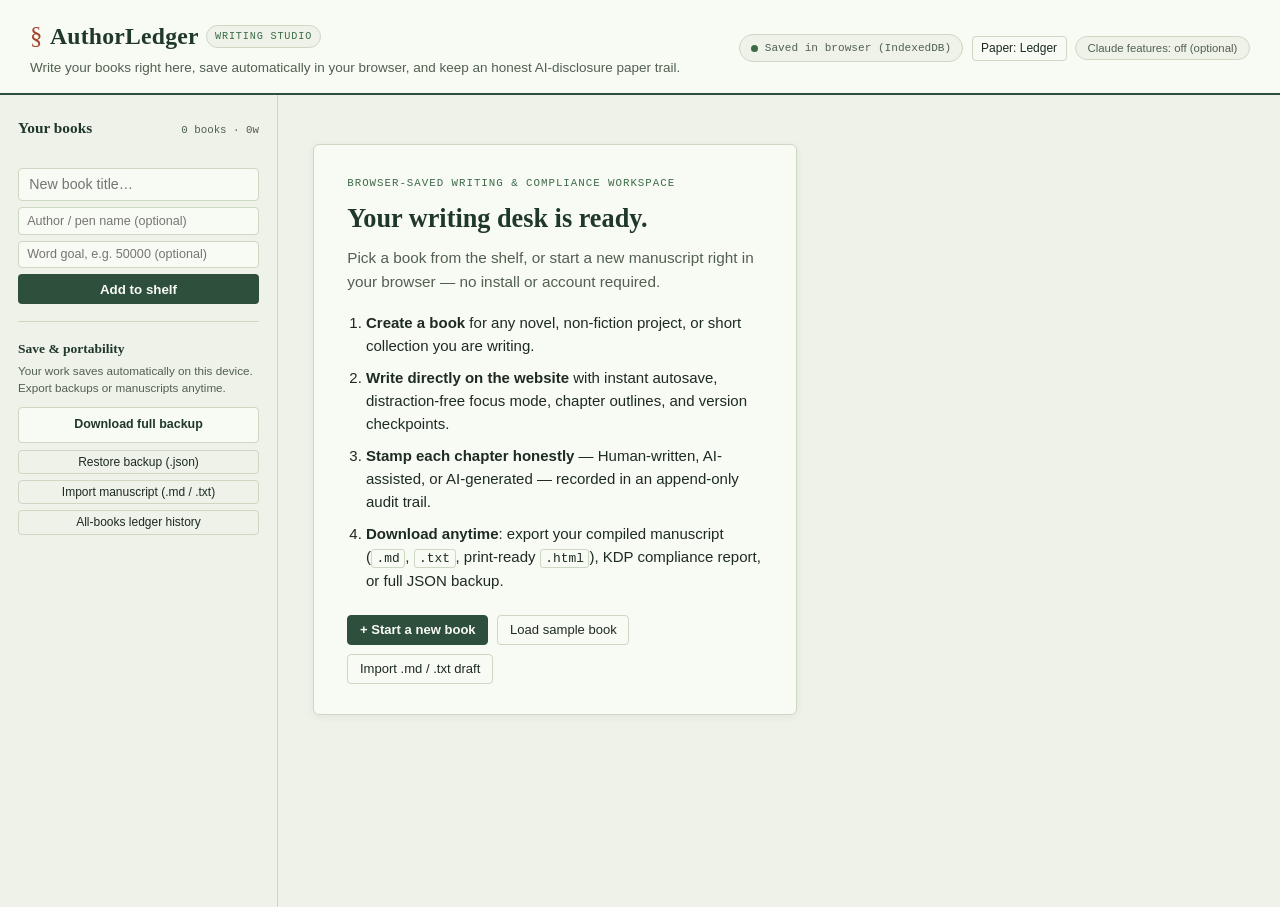
==== commit 296ef573: "Turn website into full browser-based AuthorLedger writing studio Co-authored-by: arena-agent <297053" ====
--- a/index.html
+++ b/index.html
@@ -2,96 +2,11 @@
 <html lang="en">
 <head>
   <meta charset="utf-8">
+  <meta http-equiv="refresh" content="0; url=web/">
   <meta name="viewport" content="width=device-width, initial-scale=1">
-  <meta name="theme-color" content="#f3f0e8">
-  <meta name="description" content="Saurav Kushwaha — AI/ML engineering student, author, and builder exploring technology, writing, and useful ideas.">
-  <title>Saurav Kushwaha — Builder, student & author</title>
-  <link rel="stylesheet" href="portfolio.css">
-  <script src="portfolio.js" defer></script>
+  <title>AuthorLedger — Opening Writing Studio…</title>
 </head>
 <body>
-  <a class="skip-link" href="#main">Skip to content</a>
-  <header class="site-header">
-    <a class="brand" href="#home" aria-label="Saurav Kushwaha, home"><span class="brand-mark">S</span><span>SAURAV<br> KUSHWAHA</span></a>
-    <button class="menu-toggle" aria-expanded="false" aria-controls="site-nav" aria-label="Open navigation"><span></span><span></span></button>
-    <nav id="site-nav" class="site-nav" aria-label="Main navigation">
-      <a href="#work">Selected work <span>01</span></a>
-      <a href="#about">A little about me <span>02</span></a>
-      <a href="#contact">Say hello <span>03</span></a>
-    </nav>
-    <a class="header-github" href="https://github.com/authorsauravkushwaha" target="_blank" rel="noreferrer">GITHUB <span aria-hidden="true">↗</span></a>
-  </header>
-
-  <main id="main">
-    <section class="hero page-wrap" id="home" aria-labelledby="hero-title">
-      <div class="hero-copy">
-        <p class="eyebrow"><span class="live-dot"></span> AI/ML ENGINEERING STUDENT <span class="eyebrow-divider">·</span> AUTHOR</p>
-        <h1 id="hero-title">Curiosity,<br>put to <em>work.</em></h1>
-        <div class="hero-bottom">
-          <p class="hero-intro">I’m Saurav — learning by building at the intersection of software, AI, and the written word. I like ideas that are useful, thoughtful, and a little unexpected.</p>
-          <a class="text-link" href="#work">Explore what I’m making <span aria-hidden="true">↓</span></a>
-        </div>
-      </div>
-      <div class="hero-art" aria-label="A small visual study of code, language, and ideas" role="img">
-        <div class="art-topline"><span>FIELD NOTES / 2026</span><span>22°34′ N — KOLKATA</span></div>
-        <div class="orbit orbit-one"></div><div class="orbit orbit-two"></div>
-        <div class="art-sun"></div>
-        <div class="art-lines"><i></i><i></i><i></i><i></i><i></i><i></i><i></i></div>
-        <div class="art-stamp">MAKE<br>IT<br>MATTER<span>✳</span></div>
-        <div class="art-caption"><span>THOUGHT → PROTOTYPE</span><span class="caption-arrow">↗</span></div>
-      </div>
-      <div class="hero-index"><span>INDEPENDENTLY CURIOUS</span><span>01 / 04</span></div>
-    </section>
-
-    <section class="signal-strip" aria-label="Areas of interest">
-      <div class="signal-inner"><span>THINGS I LIKE TO BUILD</span><p>Python <b>✳</b> Thoughtful tools <b>✳</b> AI &amp; machine learning <b>✳</b> Stories <b>✳</b> The next idea</p></div>
-    </section>
-
-    <section class="work-section page-wrap section-space" id="work" aria-labelledby="work-title">
-      <div class="section-heading">
-        <div><p class="eyebrow">01 — A FEW THINGS I’VE MADE</p><h2 id="work-title">Work in<br><em>progress.</em></h2></div>
-        <p class="section-aside">Small tools, ambitious questions, and projects made to solve a real problem. Built in public, one iteration at a time.</p>
-      </div>
-      <article class="featured-project">
-        <a class="project-visual ledger-visual" href="https://github.com/authorsauravkushwaha/authorledger" target="_blank" rel="noreferrer" aria-label="View AuthorLedger on GitHub">
-          <div class="ledger-window"><div class="window-bar"><span>§ &nbsp; AUTHORLEDGER</span><span>— &nbsp; □ &nbsp; ×</span></div><div class="ledger-content"><div class="ledger-side"><small>YOUR BOOKS</small><span>✳ The Atlas of Us</span><span>○ Small Beginnings</span><small class="side-bottom">+ ADD A BOOK</small></div><div class="ledger-main"><small>MANUSCRIPT / 01</small><h3>The Atlas of Us</h3><div class="ledger-stats"><span><b>12</b> HUMAN</span><span><b>03</b> ASSISTED</span><span><b>01</b> UNCLASSIFIED</span></div><div class="ledger-row"><span>Chapter 01 — A door opens</span><b class="stamp-human">HUMAN-WRITTEN</b></div><div class="ledger-row"><span>Chapter 02 — The long way home</span><b class="stamp-assisted">AI-ASSISTED</b></div><div class="ledger-row"><span>Chapter 03 — Something like flight</span><b class="stamp-open">UNCLASSIFIED</b></div></div></div></div>
-          <span class="visual-note">A PAPER TRAIL FOR THE CREATIVE PROCESS</span>
-        </a>
-        <div class="project-copy"><div class="project-meta"><span>01 / OPEN SOURCE</span><span>PYTHON · VANILLA JS</span></div><h3>Author<span>Ledger.</span></h3><p>An honest paper trail for AI use in books. Log chapter classifications, keep an append-only audit trail, and export a clear compliance report.</p><a class="project-link" href="https://github.com/authorsauravkushwaha/authorledger" target="_blank" rel="noreferrer">Explore the project <span>↗</span></a></div>
-      </article>
-      <div class="project-grid">
-        <article class="project-card">
-          <a class="mini-visual calculator-visual" href="https://github.com/authorsauravkushwaha/scientific-calculator" target="_blank" rel="noreferrer" aria-label="View Scientific Calculator on GitHub"><div class="calc-device"><span class="calc-label">SCIENTIFIC / 01</span><div class="calc-screen">sin(π ÷ 2)<strong>1</strong></div><div class="calc-keys"><i>sin</i><i>cos</i><i>tan</i><i>÷</i><i>7</i><i>8</i><i>9</i><i>×</i><i>4</i><i>5</i><i>6</i><i>−</i><i>1</i><i>2</i><i>3</i><i>+</i></div></div></a>
-          <div class="project-meta"><span>02 / PRECISION</span><span>PYTHON</span></div><h3>Scientific Calculator</h3><p>A fast, secure calculator built with Python and Tkinter. No eval, no dependencies, just careful arithmetic.</p><a class="project-link" href="https://github.com/authorsauravkushwaha/scientific-calculator" target="_blank" rel="noreferrer">Explore the project <span>↗</span></a>
-        </article>
-        <article class="project-card">
-          <a class="mini-visual graph-visual" href="https://github.com/authorsauravkushwaha/AI-Research-Intelligence-Graph" target="_blank" rel="noreferrer" aria-label="View AI Research Intelligence Graph on GitHub"><div class="graph-label">A QUESTION IS A MAP.</div><svg viewBox="0 0 500 270" role="presentation" aria-hidden="true"><path d="M75 145 178 66l122 64 115-75M75 145l93 82 132-97 74 87 41-152M178 66l-10 161m132-97 115 75M75 145l225-15"/><circle cx="75" cy="145" r="13"/><circle cx="178" cy="66" r="10"/><circle cx="168" cy="227" r="9"/><circle cx="300" cy="130" r="14"/><circle cx="415" cy="55" r="11"/><circle cx="374" cy="217" r="9"/><circle cx="415" cy="205" r="7"/></svg><span class="graph-foot">CONNECT THE QUESTIONS <b>↗</b></span></a>
-          <div class="project-meta"><span>03 / EXPLORATION</span><span>PYTHON · AI</span></div><h3>AI Research Intelligence Graph</h3><p>An exploration of connected research, ideas, and the ways information can reveal new paths.</p><a class="project-link" href="https://github.com/authorsauravkushwaha/AI-Research-Intelligence-Graph" target="_blank" rel="noreferrer">Explore the project <span>↗</span></a>
-        </article>
-        <article class="project-card project-card-wide">
-          <div class="mini-visual calendar-visual" aria-hidden="true"><div class="calendar-page"><span>ANY YEAR, ANY DAY</span><strong>29</strong><div class="calendar-month"><i>MON</i><i>TUE</i><i>WED</i><i>THU</i><i>FRI</i><i>SAT</i><i>SUN</i><b>26</b><b>27</b><b>28</b><b class="calendar-highlight">29</b><b>30</b><b>31</b><b>01</b></div></div><span class="calendar-orbit">∞</span></div>
-          <div class="wide-project-copy"><div class="project-meta"><span>04 / TIMELESS UTILITIES</span><span>PYTHON · STANDARD LIBRARY</span></div><h3>Smart Calendar</h3><p>A no-dependency calendar for any year from 1 to 9999, with birthdays and an open “on this day” history.</p><a class="project-link" href="https://github.com/authorsauravkushwaha/smart-calendar" target="_blank" rel="noreferrer">Explore the project <span>↗</span></a></div>
-        </article>
-      </div>
-      <a class="all-work" href="https://github.com/authorsauravkushwaha?tab=repositories" target="_blank" rel="noreferrer">More experiments live on GitHub <span>↗</span></a>
-    </section>
-
-    <section class="about-section" id="about" aria-labelledby="about-title">
-      <div class="about-inner page-wrap">
-        <div class="about-stamp" aria-hidden="true"><span>IDEAS<br>IN MOTION</span><b>✳</b></div>
-        <div class="about-copy"><p class="eyebrow">02 — THE PERSON BEHIND THE PROJECTS</p><h2 id="about-title">A student of<br><em>many things.</em></h2><p>I’m a first-year Computer Science student focused on AI and machine learning, and a published author of more than 90 books. Those two worlds keep teaching me the same lesson: good work starts with asking a better question.</p><p>Right now, I’m learning the craft by making practical software — from offline-first tools to small experiments in AI. I’m drawn to clear thinking, honest engineering, and the moment a vague idea becomes something someone can use.</p><a class="text-link light-link" href="https://github.com/authorsauravkushwaha" target="_blank" rel="noreferrer">Follow along on GitHub <span aria-hidden="true">↗</span></a></div>
-        <div class="about-foot"><span>LEARNING IN PUBLIC</span><span>BASED IN KOLKATA, INDIA</span></div>
-      </div>
-    </section>
-
-    <section class="approach-section page-wrap section-space" aria-labelledby="approach-title">
-      <div class="section-heading approach-heading"><div><p class="eyebrow">03 — HOW I LIKE TO WORK</p><h2 id="approach-title">A few things<br>I <em>believe.</em></h2></div><p class="section-aside">Not a manifesto. Just useful principles I try to bring to the next thing I make.</p></div>
-      <div class="principles"><article><span>01</span><h3>Make it useful.</h3><p>Start with the real problem. The best feature is often the one that makes a tool simpler and more dependable.</p></article><article><span>02</span><h3>Stay honest.</h3><p>Be clear about what software can do, what it cannot, and where a human should remain in the loop.</p></article><article><span>03</span><h3>Keep learning.</h3><p>Build in the open, take feedback seriously, and treat each project as a chance to understand something better.</p></article></div>
-    </section>
-
-    <footer class="site-footer" id="contact">
-      <div class="footer-inner page-wrap"><p class="eyebrow">04 — YOUR TURN</p><h2>Have a good<br><em>question?</em></h2><p class="footer-note">I’m always glad to connect with thoughtful builders, curious people, and teams making useful things.</p><a class="contact-button" href="https://github.com/authorsauravkushwaha" target="_blank" rel="noreferrer">Find me on GitHub <span>↗</span></a><div class="footer-bottom"><a class="brand footer-brand" href="#home"><span class="brand-mark">S</span><span>SAURAV<br> KUSHWAHA</span></a><span>DESIGNED WITH CURIOSITY · <span id="year">2026</span></span><a href="#home">BACK TO TOP ↑</a></div></div>
-    </footer>
-  </main>
+  <p>Opening <a href="web/">AuthorLedger Writing Studio</a>…</p>
 </body>
 </html>
